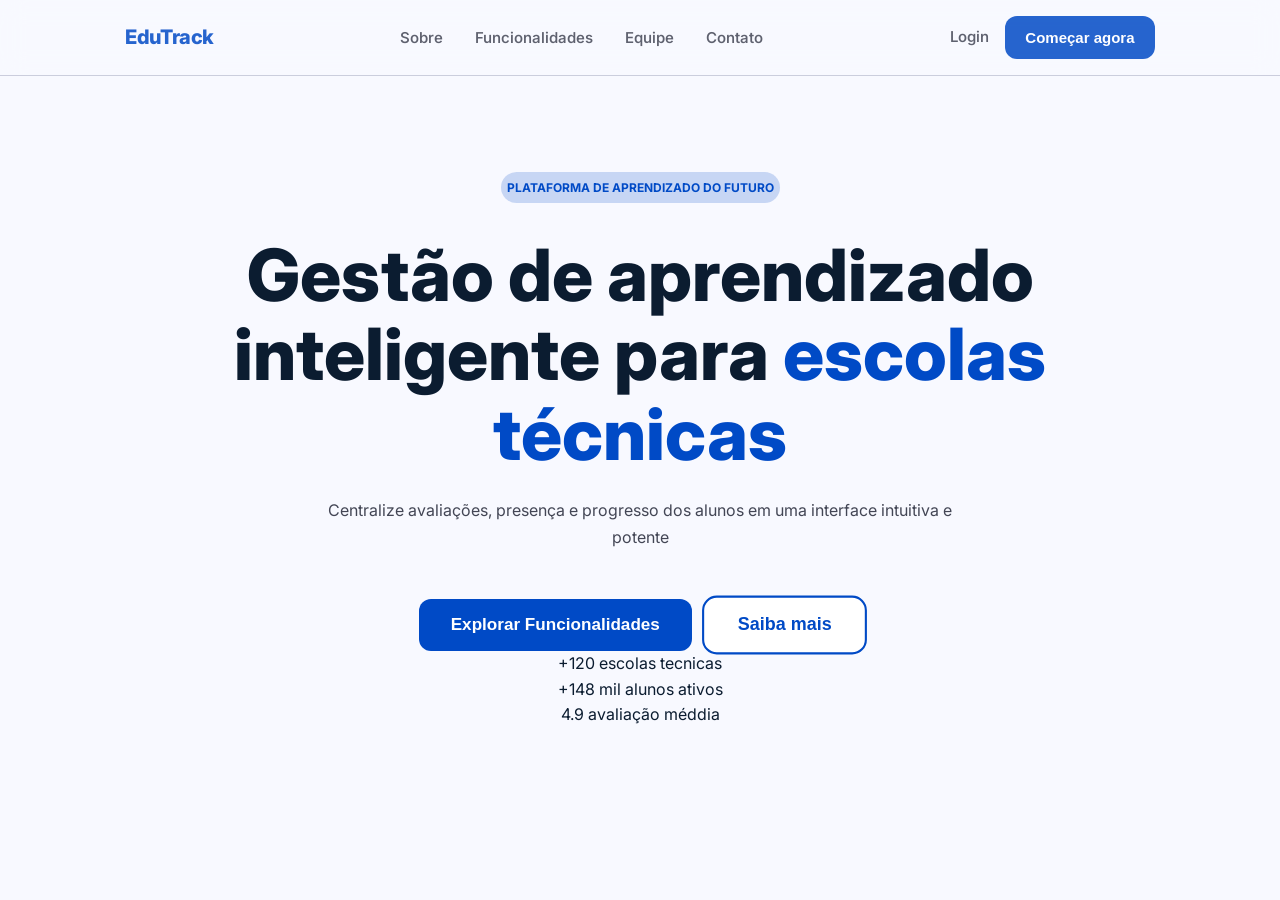
==== Aula03.html/Aula04.skype.css/index.html @ 563f40f9 "finalização da Edutrack style.css" ====
<!DOCTYPE html>
<html lang="pt-br">

<head>
    <meta charset="UTF-8">
    <meta name="viewport" content="width=device-width, initial-scale=1.0">

    <link rel="preconnect" href="https://fonts.googleapis.com">
    <link rel="preconnect" href="https://fonts.gstatic.com" crossorigin>
    <link
        href="https://fonts.googleapis.com/css2?family=Inter:ital,opsz,wght@0,14..32,100..900;1,14..32,100..900&family=Roboto:ital,wght@0,100..900;1,100..900&display=swap"
        rel="stylesheet">

    <link rel="stylesheet" href="style.css">


    <title>Landing Page EduTrack</title>
</head>

<body>

    <header class="navbar">
        <nav class="navbar-inner">

            <a href="#" class="navbar-logo">EduTrack</a>

            <ul class="navbar-links">
                <li><a href="#sobre">Sobre</a></li>
                <li><a href="#funcionalidades">Funcionalidades</a></li>
                <li><a href="#equipe">Equipe</a></li>
                <li><a href="#contato">Contato</a></li>
            </ul>

            <div class="navbar-botoes">
                <a href="#login" class="navbar-login-link">Login</a>
                <button class="navbar-button">Começar agora</button>
            </div>



        </nav>
    </header>

    <main>

        <section class="hero">

            <span class="hero-label"> Plataforma de aprendizado do futuro </span>
            <h1 class="hero-titulo"> Gestão de aprendizado inteligente para <span> escolas técnicas </span></h1>

            <p class="hero-subtitulo"> Centralize avaliações, presença e progresso dos alunos em uma interface intuitiva
                e potente </p>

            <div class="hero-botoes">
                <button class="btn-funcionalidades"> Explorar Funcionalidades </button>
                <button class="btn-saiba-mais"> Saiba mais </button>
            </div>

            <div class="hero-statisticas">
                <!-- primeiro item -->
                <div class="hero-statisticas-item"></div>
                <span class="dados-numeros"> +120</span>
                <span class="dados-DESCRICAO"> escolas tecnicas</span>
            </div>

            <!-- segundo item -->
            <div class="hero-statisticas-item">
                <span class="dados-numeros"> +148 mil</span>
                <span class="dados-DESCRICAO"> alunos ativos</span>
            </div>

            <!-- terceiro item -->
            <div class="hero-statisticas-item">
                <span class="dados-numeros"> 4.9</span>
                <span class="dados-DESCRICAO"> avaliação méddia </span>

            </div>

        </section>

    </main>
</body>

</html>
---- Aula03.html/Aula04.skype.css/style.css ----
/*CSS Reset */

* {
    margin: 0;
    padding: 0;
    box-sizing: border-box;
}

/* Declaração das variáveis CSS (Custom Properties) */

:root {
    /* Cores da Landing Page */ 

    --cor-primaria: #004AC6; 
    --cor-primaria-hover: #003EA8;
    --cor-fundo: #F8F9FF;
    --cor-branca: #FFFFFF;
    --cor-fundo-secundario: #EFF4FF;
    --cor-texto: #0B1C30;
    --cor-texto-suave: #434655;
    --cor-borda: #C3C6D7;

    /* Tipografia */
    --fonte-principal: 'Inter';

    /* Espaçamentos - Medida: rem -> Melhor acessibilidade: respeita configuração do usuário */

    --espaco-xs: 0.5rem;    /* 8px */
    --espaco-sm: 1rem;      /* 16px */
    --espaco-md: 1.5rem;    /* 24px */
    --espaco-lg: 2rem;      /* 32px */ 
    --espaco-xl: 3rem;      /* 48px */
    --espaco-xxl: 6rem;     /* 96px */
    
    /* Bordas arredondadas */ 

    --raio-sm: 0.5rem;
    --raio-md: 0.75rem;
    --raio-lg: 1rem;
   
}

body {
    font-family: var(--fonte-principal);
    background-color: var(--cor-fundo);
    color: var(--cor-texto);
    line-height: 1.6;

}

.navbar {
    /*Fixa o elemento na tela */
    position: fixed;
    top: 0;
    left: 0;
    width: 100%;
    z-index:99999; /* Posicionamento dos itens em camada: FRENTE - SOBREPOSTO */
    background-color: var(--cor-fundo);
    opacity: 0.85;
    backdrop-filter: blur(12px); /* Efeito de vidro opaco */
    border-bottom: 1px solid var(--cor-borda);


}

.navbar-inner {
    display: flex;
    justify-content: space-around;
    align-items: center;
    max-width: 1280px;
    margin: 0 auto; /* Centraliza o elemento horizontalmente */
    padding: var(--espaco-sm) var(--espaco-lg);

}

.navbar-logo {
    font-size: 1.25rem;
    font-weight: 800;
    color: var(--cor-primaria);
    text-decoration: none;
    letter-spacing: -0.03rem;
}

.navbar-links {
    display: flex;
    list-style: none;
    gap: var(--espaco-lg);
}

.navbar-links a {
    text-decoration: none;
    color: var(--cor-texto-suave);
    font-size: 0.9375rem;
    font-weight: 550;
    
}
/* Comportamento quando o mouse passa por cima */
.navbar-links a:hover {
    color: var(--cor-primaria);
}

.navbar-botoes {
    display: flex;
    align-items: center;
    gap: var(--espaco-sm);
}

.navbar-button {
    background-color: var(--cor-primaria);
    border: none;
    color: var(--cor-branca);
    font-size: 0.9375rem;
    font-weight: 700;
    padding: 0.8rem 1.25rem;
    border-radius: var(--raio-md);
    cursor:pointer;
    transition: all 0.15 ease;

}

/* dentro do hover só adicionar  */
.navbar-button:hover {
background-color: var(--cor-primaria-hover);
transform: scale(1.05);    

}

.navbar-login-link{
text-decoration: none;
color: var(--cor-texto-suave);
font-weight: 550;
font-size: 0.9375rem;
}

.navbar-login-linkhover{
color: var(--cor-primaria-hover);

}

/* vh = viewport height 100vh sugnifica altura total da janela */
.hero{
    min-height: 100vh;
    display: flex;
    flex-direction: column;
    align-items: center;
    justify-content: center;
    padding: var(--espaco-lg) var(--espaco-xxl);
}

.hero-label{
    display: inline-block;
    /* background-color: #0049c62d; */ 
    background-color: color-mix(in srgb, var(--cor-primaria) 20%, transparent);
    text-transform: uppercase;
    color: var(--cor-primaria);
    font-size: 0.75rem;
    font-weight: 700;
    padding: 0.375rem;
    border-radius: var(--raio-lg);
    margin-bottom: var(--espaco-lg);
}
/* clamp (minimo, ideal, maximo ) significa */

.hero-titulo{
font-size: clamp(2.5rem, 5.75rem, 4.5rem);
font-weight: 800;
line-height: 1.1;
letter-spacing: -0,03rem;
color: var(--cor-texto);
max-width: 56rem;   
text-align: center;
margin-bottom: var(--espaco-md);
}

.hero-titulo span{
    color: var(--cor-primaria);

}

.hero-subtitulo{
    font-size: camp(1rem, 1.875rem, 1.25rem);
    color: var(--cor-texto-suave);
    max-width: 42rem;
    line-height: 1.7;
    margin-bottom: var(--espaco-xl);
    text-align: center;
}

.hero-botoes {
display: flex;
gap: var(--espaco-sm);
}

.btn-funcionalidades {
    background-color: var(--cor-primaria);
    border: none;
    color: var(--cor-branca);
    font-size: 1.07rem;
    font-weight: 700;
    padding: 1rem  2rem;
    border-radius: var(--raio-md);
    cursor:pointer;
    transition: all 0.15 ease;
}

.btn-funcionalidades:hover{
background-color: var(--cor-primaria-hover);
transform: scale(1.05);
}

.btn-saiba-mais{
    background-color: var(--cor-branca);
    border: none;
    outline: 2px solid var(--cor-primaria);
    color: var(--cor-primaria);
    font-size: 1.07rem;
    font-weight: 700;
    padding: 1rem  2rem;
    border-radius: var(--raio-md);
    cursor:pointer;
    transition: all 0.15 ease;
}
.btn-saiba-mais {
transform: scale(1.05);    
}
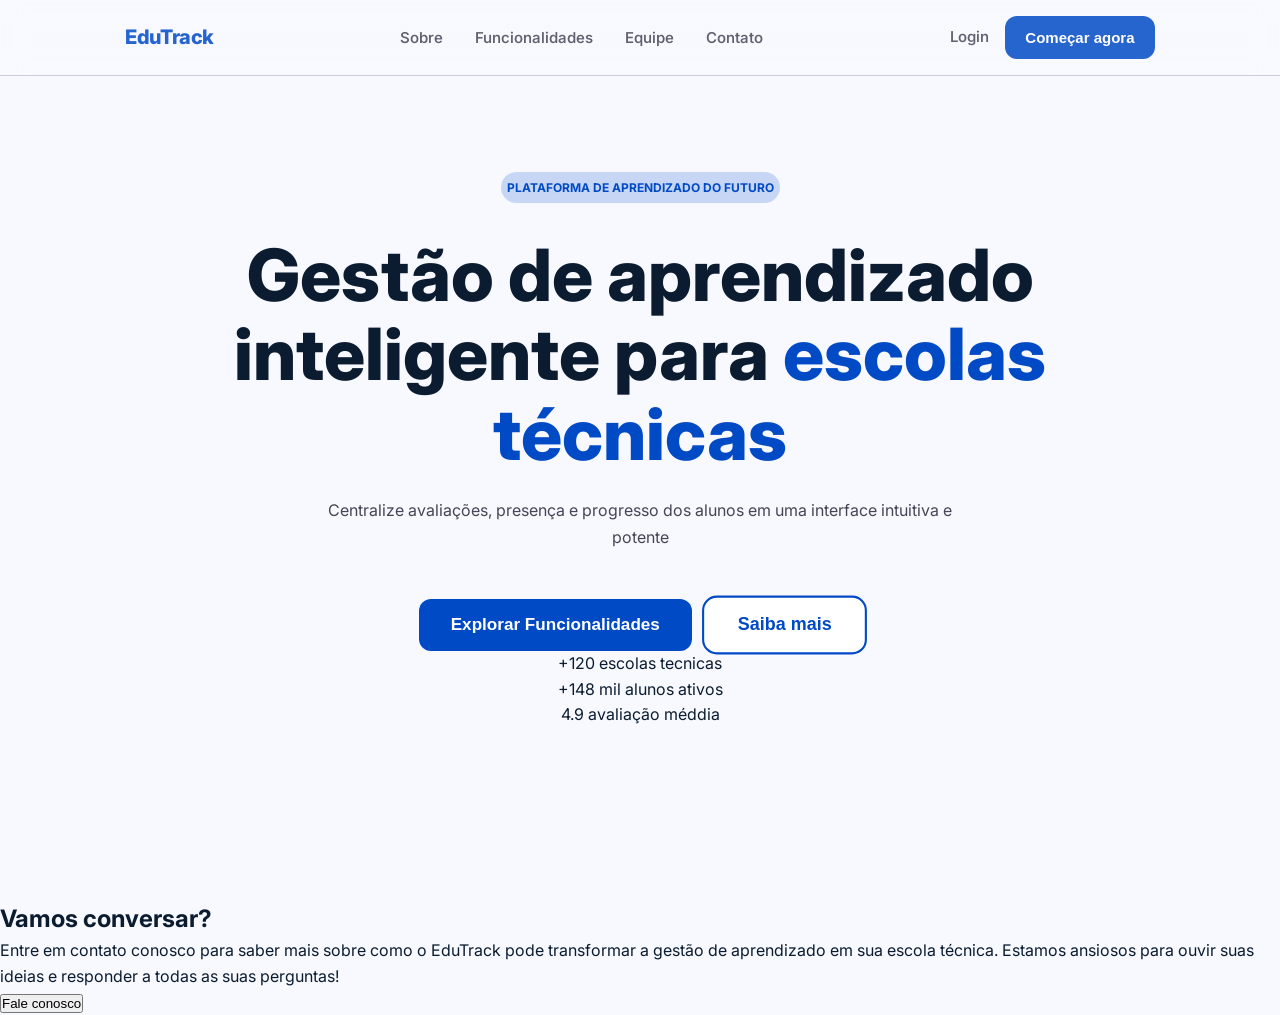
==== commit d2eecad0: "atula 06/054/2026 nova" ====
--- a/Aula03.html/Aula04.skype.css/index.html
+++ b/Aula03.html/Aula04.skype.css/index.html
@@ -79,6 +79,17 @@
         </section>
 
     </main>
+    <main>
+
+        <section class="Vamos conversar?">
+
+            <h2 class="conversa-titulo"> Vamos conversar? </h2>
+            <p class="conversa-subtitulo"> Entre em contato conosco para saber mais sobre como o EduTrack pode
+                transformar a
+                gestão de aprendizado em sua escola técnica. Estamos ansiosos para ouvir suas ideias e responder a
+                todas as suas perguntas! </p>
+
+            <button class="btn-contato"> Fale conosco </button>
 </body>
 
 </html>
